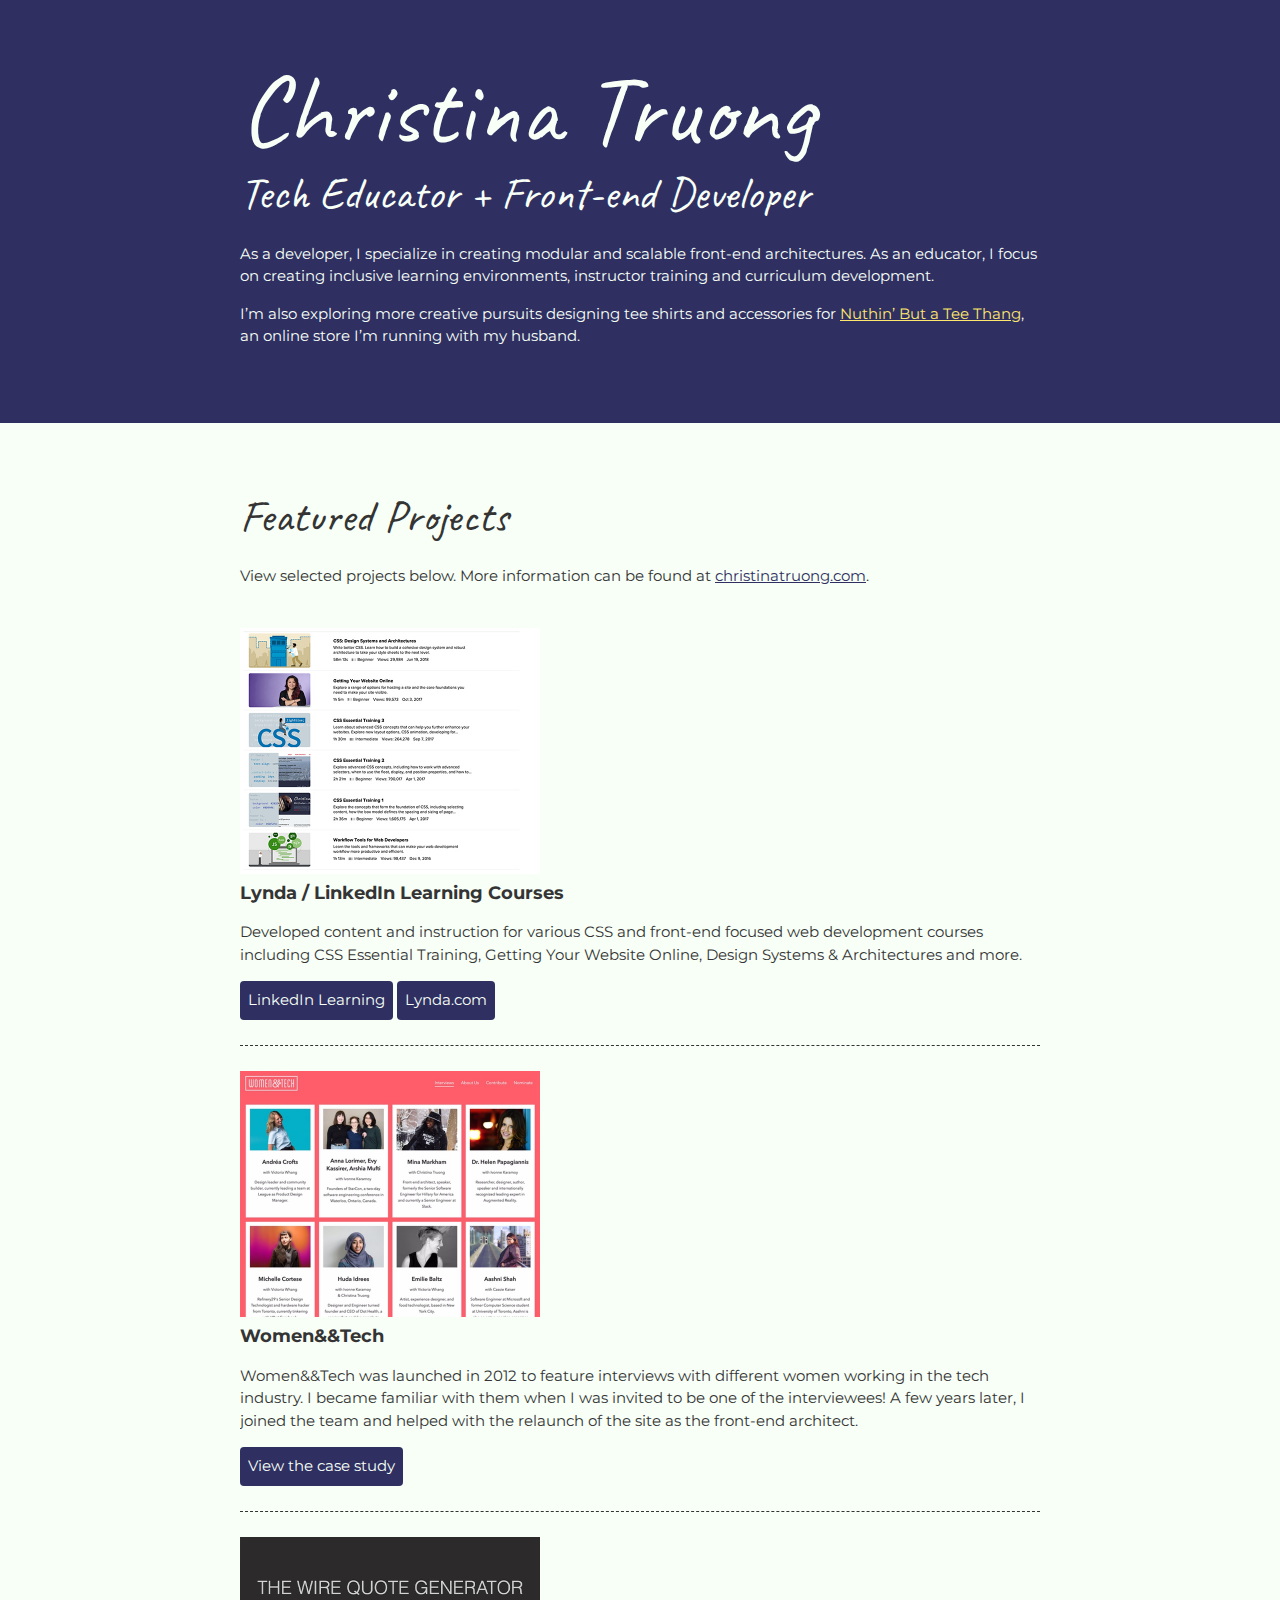
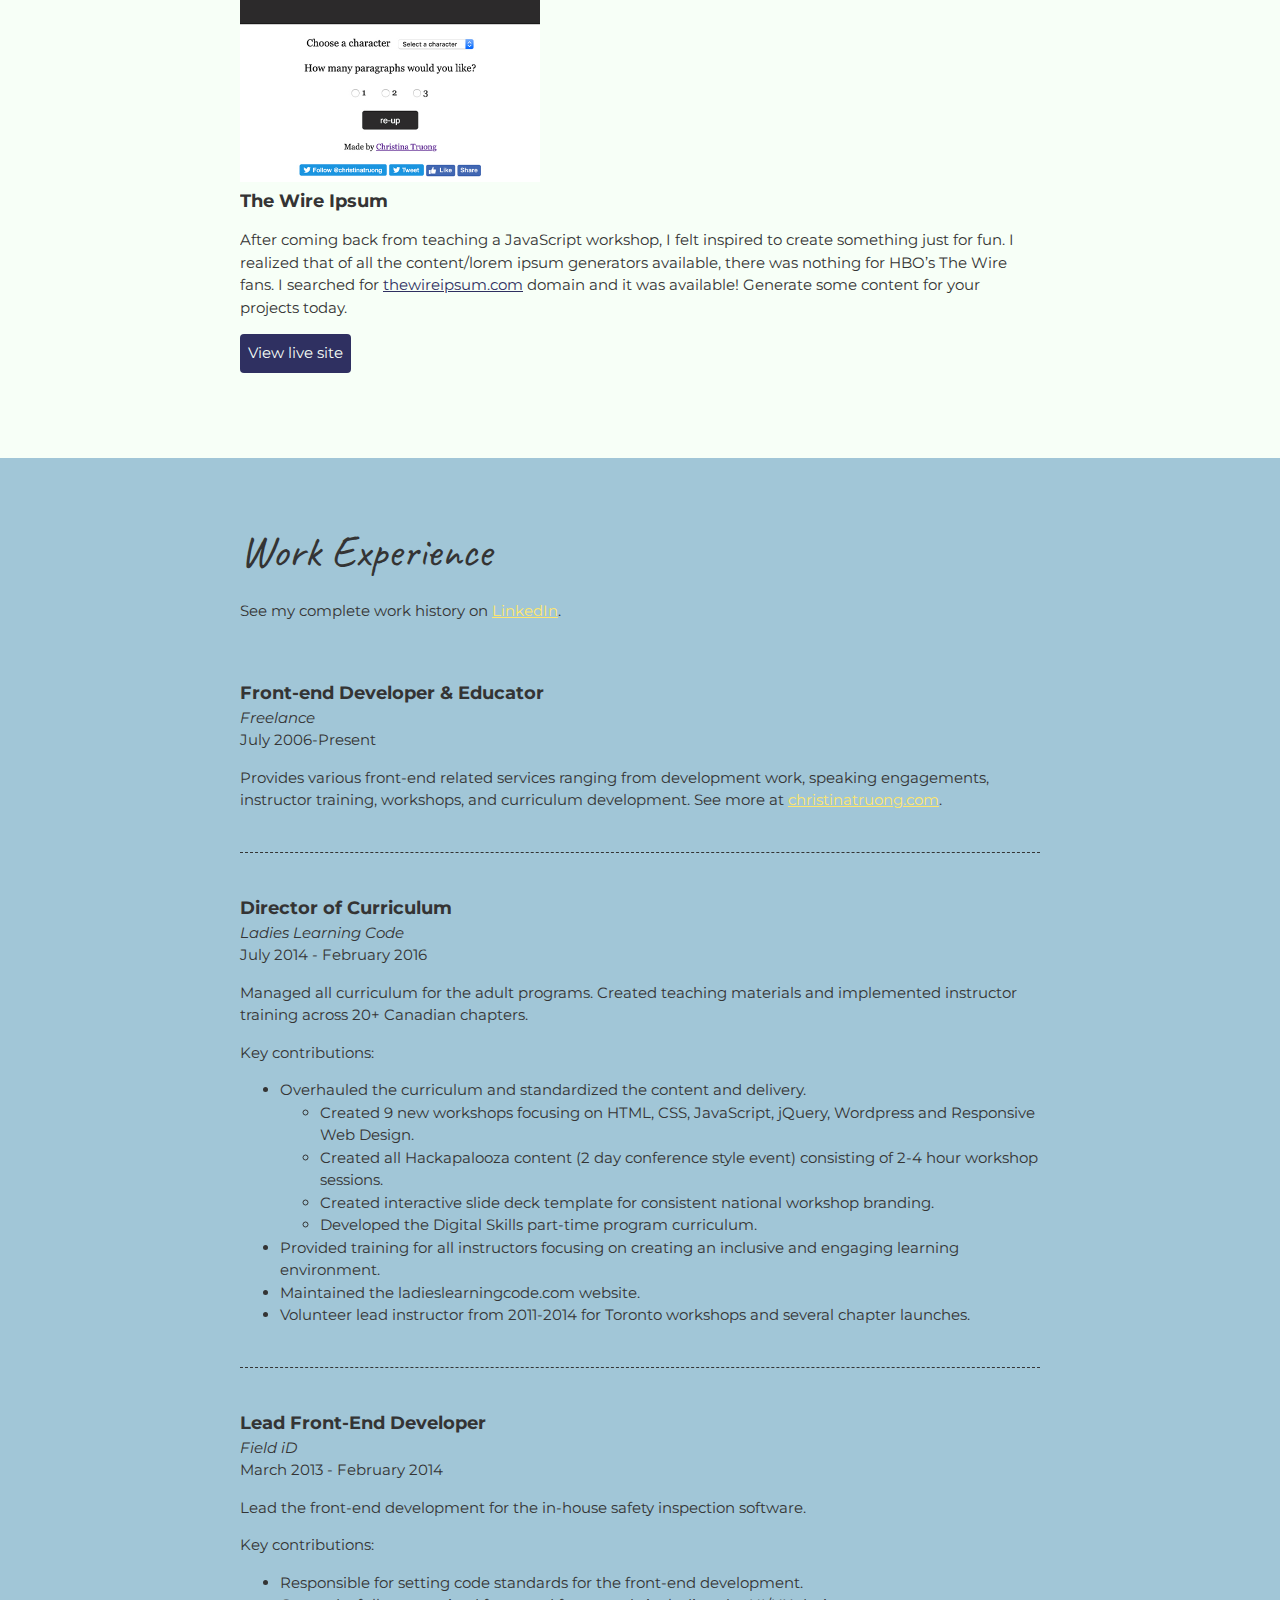
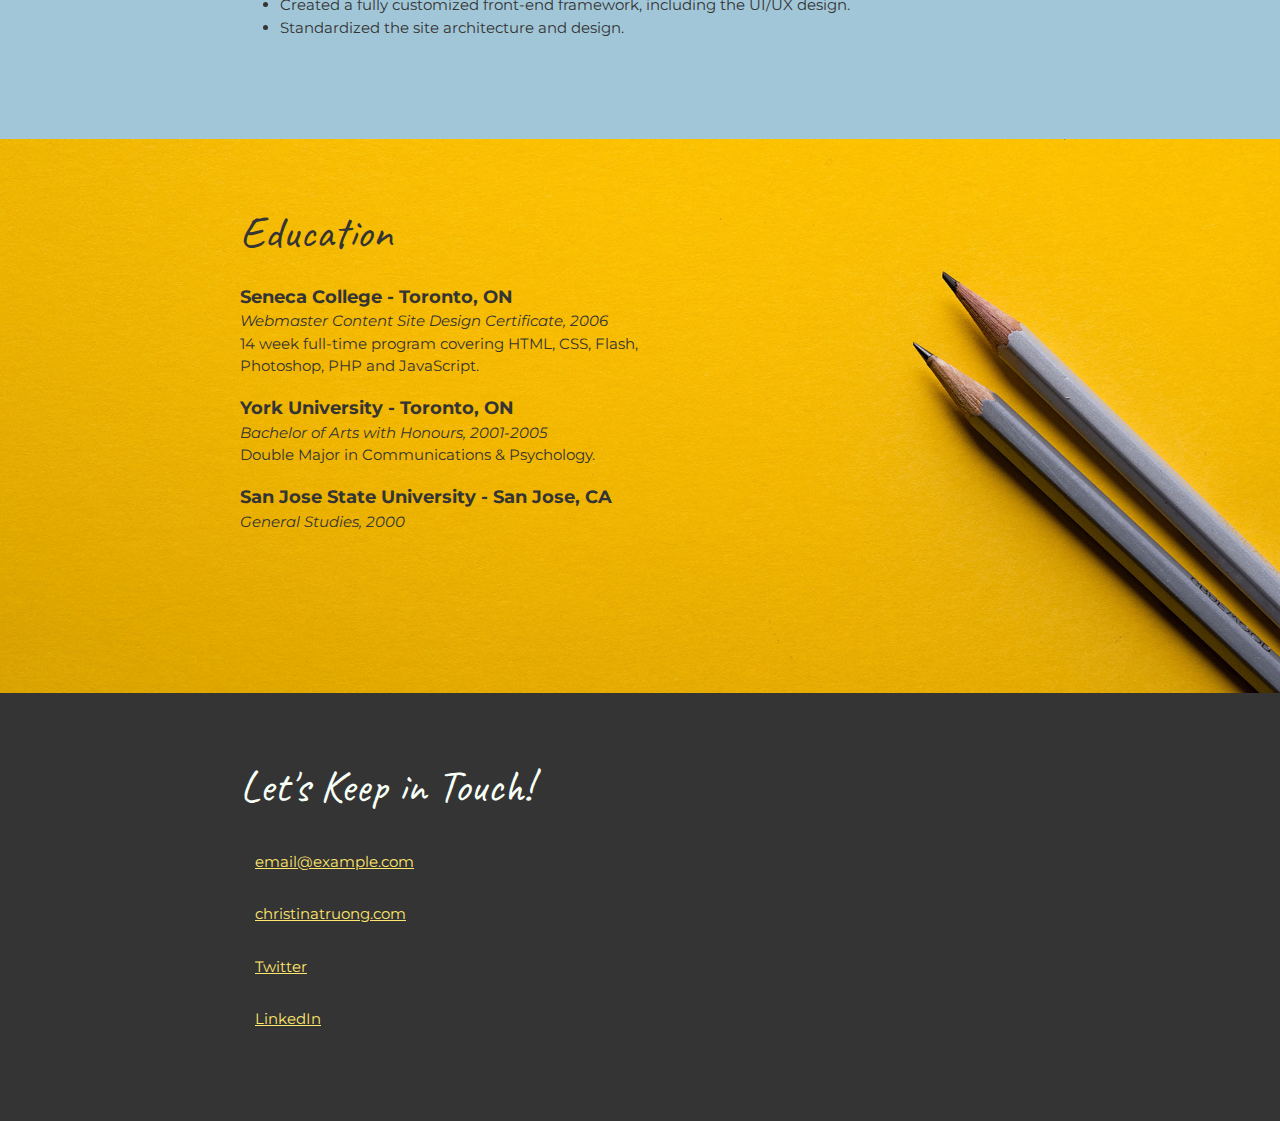
==== Challenge2_CSS_Basics/index.html @ 75a3dad9 "Ready to start pt.2" ====
<!DOCTYPE html>
<html lang="en">
  <head>
    <meta charset="UTF-8">
    <meta name="viewport" content="width=device-width, initial-scale=1.0">
    <title>Christina Truong, Tech Educator + Front-end Developer</title>
    <link href="https://fonts.googleapis.com/css?family=Caveat|Montserrat:400,600&display=swap" rel="stylesheet">
    <link rel="stylesheet" href="css/styles.css">
  </head>
  <body>
    <main>
      <!-- ***************  ABOUT / PROFILE  **************** -->
      <header>
        <div class="content-wrap">
          <h1>Christina Truong</h1>
          <h2>Tech Educator + Front-end Developer</h2>

          <p>As a developer, I specialize in creating modular and scalable front-end architectures. As an educator, I focus on creating inclusive learning environments, instructor training and curriculum development.</p>
          <p>I’m also exploring more creative pursuits designing tee shirts and accessories for <a href="http://teethang.com" target="_blank">Nuthin’ But a Tee Thang</a>, an online store I’m running with my husband.</p>
        </div>
      </header>

      <!-- ************ PROJECTS / PORTFOLIO  ************** -->
      <section class="projects">
        <div class="content-wrap divider">
          <h2>Featured Projects</h2>
          <p>View selected projects below. More information can be found at <a href="http://christinatruong.com">christinatruong.com</a>.</p>

          <!-- Project 1 -->
          <section class="project-item">
            <img src="images/project-courses.jpg" alt="Lynda & LinkedIn Learning course list">
            <h3>Lynda / LinkedIn Learning Courses</h3>
            <p>Developed content and instruction for various CSS and front-end focused web development courses including CSS Essential Training, Getting Your Website Online, Design Systems & Architectures and more.</p>
            <a class="btn" href="https://www.linkedin.com/learning/instructors/christina-truong?u=2125562" target="_blank">LinkedIn Learning</a>
            <a class="btn" href="https://www.lynda.com/Christina-Truong/7842227-1.html">Lynda.com</a>
          </section>

          <!-- Project 2 -->
          <section class="project-item">
            <img src="images/project-women-tech.jpg" alt="Women and Tech website">
            <h3>Women&&Tech</h3>
            <p>Women&&Tech was launched in 2012 to feature interviews with different women working in the tech industry. I became familiar with them when I was invited to be one of the interviewees! A few years later, I joined the team and helped with the relaunch of the site as the front-end architect.</p>
            <a class="btn" href="http://christinatruong.com/projects/women-and-tech-redesign.html" target="_blank">View the case study</a>
          </section>

          <!-- Project 3 -->
          <section class="project-item">
            <img src="images/project-wire-ipsum.jpg" alt="The Wire Ipsum website">
            <h3>The Wire Ipsum</h3>
            <p>After coming back from teaching a JavaScript workshop, I felt inspired to create something just for fun. I realized that of all the content/lorem ipsum generators available, there was nothing for HBO’s The Wire fans. I searched for <a href="http://thewireipsum.com" target="_blank">thewireipsum.com</a> domain and it was available! Generate some content for your projects today.</p>
            <a class="btn" href="http://thewireipsum.com" target="_blank">View live site</a>
          </section>
        </div>
      </section>

      <!-- ****************  WORK EXPERIENCE  ******************** -->
      <section class="work-experience">
        <div class="content-wrap item-details divider">
          <h2>Work Experience</h2>
          <p>See my complete work history on <a href="https://www.linkedin.com/in/christinatruong/">LinkedIn</a>.</p>

          <!-- Job 1 -->
          <section class="job-item">
            <div class="job-details">
              <h3>Front-end Developer & Educator</h3>
              <p>Freelance</p>
              <p>July 2006-Present</p>
            </div>
            <div class="job-summary">
              <p>Provides various front-end related services ranging from development work, speaking engagements, instructor training, workshops, and curriculum development. See more at  <a href="http://christinatruong.com">christinatruong.com</a>.</p>
            </div>
          </section>

          <!-- Job 2 -->
          <section class="job-item">
            <div class="job-details">
              <h3>Director of Curriculum</h3>
              <p>Ladies Learning Code</p>
              <p>July 2014 - February 2016</p>
            </div>
            <div class="job-summary">
              <p>Managed all curriculum for the adult programs. Created teaching materials and implemented instructor training across 20+ Canadian chapters.</p>
              <p>Key contributions:</p>
              <ul>
                <li>Overhauled the curriculum and standardized the content and delivery.
                  <ul>
                    <li>Created 9 new workshops focusing on HTML, CSS, JavaScript, jQuery, Wordpress and Responsive Web Design.</li>
                    <li>Created all Hackapalooza content (2 day conference style event) consisting of 2-4 hour workshop sessions.</li>
                    <li>Created interactive slide deck template for consistent national workshop branding.</li>
                    <li>Developed the Digital Skills part-time program curriculum.</li>
                  </ul>
                </li>
                <li>Provided training for all instructors focusing on creating an inclusive and engaging learning environment.</li>
                <li>Maintained the ladieslearningcode.com website.</li>
                <li>Volunteer lead instructor from 2011-2014 for Toronto workshops and several chapter launches.</li>
              </ul>
            </div>
          </section>

          <!-- Job 3 -->
          <section class="job-item">
            <div class="job-details">
              <h3>Lead Front-End Developer</h3>
              <p>Field iD</p>
              <p>March 2013 - February 2014</p>
            </div>
            <div class="job-summary">
              <p>Lead the front-end development for the in-house safety inspection software.</p>
              <p>Key contributions:</p>
              <ul>
                <li>Responsible for setting code standards for the front-end development.</li>
                <li>Created a fully customized front-end framework, including the UI/UX design.</li>
                <li>Standardized the site architecture and design.</li>
              </ul>
            </div>
          </section>
        </div>
      </section>

      <!-- *************  EDUCATION & CERTIFICATIONS *********** -->
      <section class="education">
        <div class="content-wrap item-details">
          <h2>Education</h2>

          <section>
            <h3>Seneca College - Toronto, ON</h3>
            <p>Webmaster Content Site Design Certificate, 2006</p>
            <p>14 week full-time program covering HTML, CSS, Flash, Photoshop, PHP and JavaScript.</p>
          </section>

          <section>
            <h3>York University - Toronto, ON</h3>
            <p>Bachelor of Arts with Honours, 2001-2005</p>
            <p>Double Major in Communications & Psychology.</p>
          </section>

          <section>
            <h3>San Jose State University - San Jose, CA</h3>
            <p>General Studies, 2000</p>
          </section>
        </div>
      </section>

      <!-- ************  CONTACT INFO / SOCIAL MEDIA  ************ -->
      <footer>
        <div class="content-wrap">
          <h2>Let's Keep in Touch!</h2>

          <!-- Social media and contact links. Add or remove any networks. -->
          <ul class="contact-list">
            <li><a href="mailto:email@example.com">email@example.com</a></li>
            <li><a href="http://christinatruong.com" target="_blank">christinatruong.com</a></li>
            <li><a href="http://twitter.com/christinatruong" target="_blank">Twitter</a></li>
            <li><a href="#" target="_blank">LinkedIn</a></li>
          </ul>
        </div>
      </footer>
    </main>
  </body>
</html>
---- Challenge2_CSS_Basics/css/styles.css ----
/*
COLOR PALETTE
https://coolors.co/f7fff7-343434-2f3061-ffe66d-a1c6d7
#F7FFF7 - almost white
#343434 - dark gray - almost black
#2F3061 - blue dark
#FFE66D - yellow
#A1C6D7 - blue light
*/


/* Global styles
------------------------------------*/
html {
  box-sizing: border-box;
}
*, *:before, *:after {
  box-sizing: inherit;
}

body {
  color: #343434;
  margin: 0;
  padding: 0;
  font-family: 'Montserrat', sans-serif;
  font-size: 15px;
  line-height: 1.5;
}
img {
  width: 300px;
}
a {
  color: #FFE66D;
}
a:hover {
  text-decoration: none;
}
h1 {
  font-size: 100px;
  line-height: 1;
}
h2 {
  font-size: 45px;
}
h1, h2 {
  font-family: 'Caveat', cursive;
  font-weight: 400;
  margin: 0;
}
.content-wrap {
  max-width: 800px;
  width: 85%;
  margin: 0 auto;
  padding: 60px 0;
}
h3 {
  margin-bottom: 0;
}
.item-details h3 + p {
  font-style: italic;
}
.item-details h3 ~ p {
  margin: 0;
}
.divider > section {
  border-bottom: 1px dashed #343434;
  padding: 25px 0;
}
.divider > section:last-of-type {
  border-bottom: none;
}


/* Profile
------------------------------------*/
header {
  background: #2F3061;
  color: #F7FFF7;
}


/* Projects
------------------------------------*/
.projects {
  background: #F7FFF7;
}
.projects a {
  color: #2F3061;
}
.projects .btn {
  color: #F7FFF7;
  background: #2F3061;
  text-decoration: none;
  padding: 8px;
  border-radius: 4px;
  display: inline-block;
}
.projects .btn:hover {
  background: rgba(47, 48, 97, 80%);
}
.project-item {
  overflow: hidden;
}
.project-item h3 {
  margin-top: 0;
}


/* Work Experience
------------------------------------*/
.work-experience {
  background: #A1C6D7;
}



/* Education
------------------------------------*/
.education {
  background-image: url(../images/joanna-kosinska-unsplash.jpg);
  background-size: cover;
  background-position: top right;
  padding-bottom: 100px;
}
.education p {
  width: 60%;
}


/* Contact Info
------------------------------------*/
footer {
  background: #343434;
  color: #F7FFF7;
}
.contact-list {
  list-style-type: none;
  padding: 0;
}
.contact-list a {
  padding: 15px;
  display: inline-block;
}
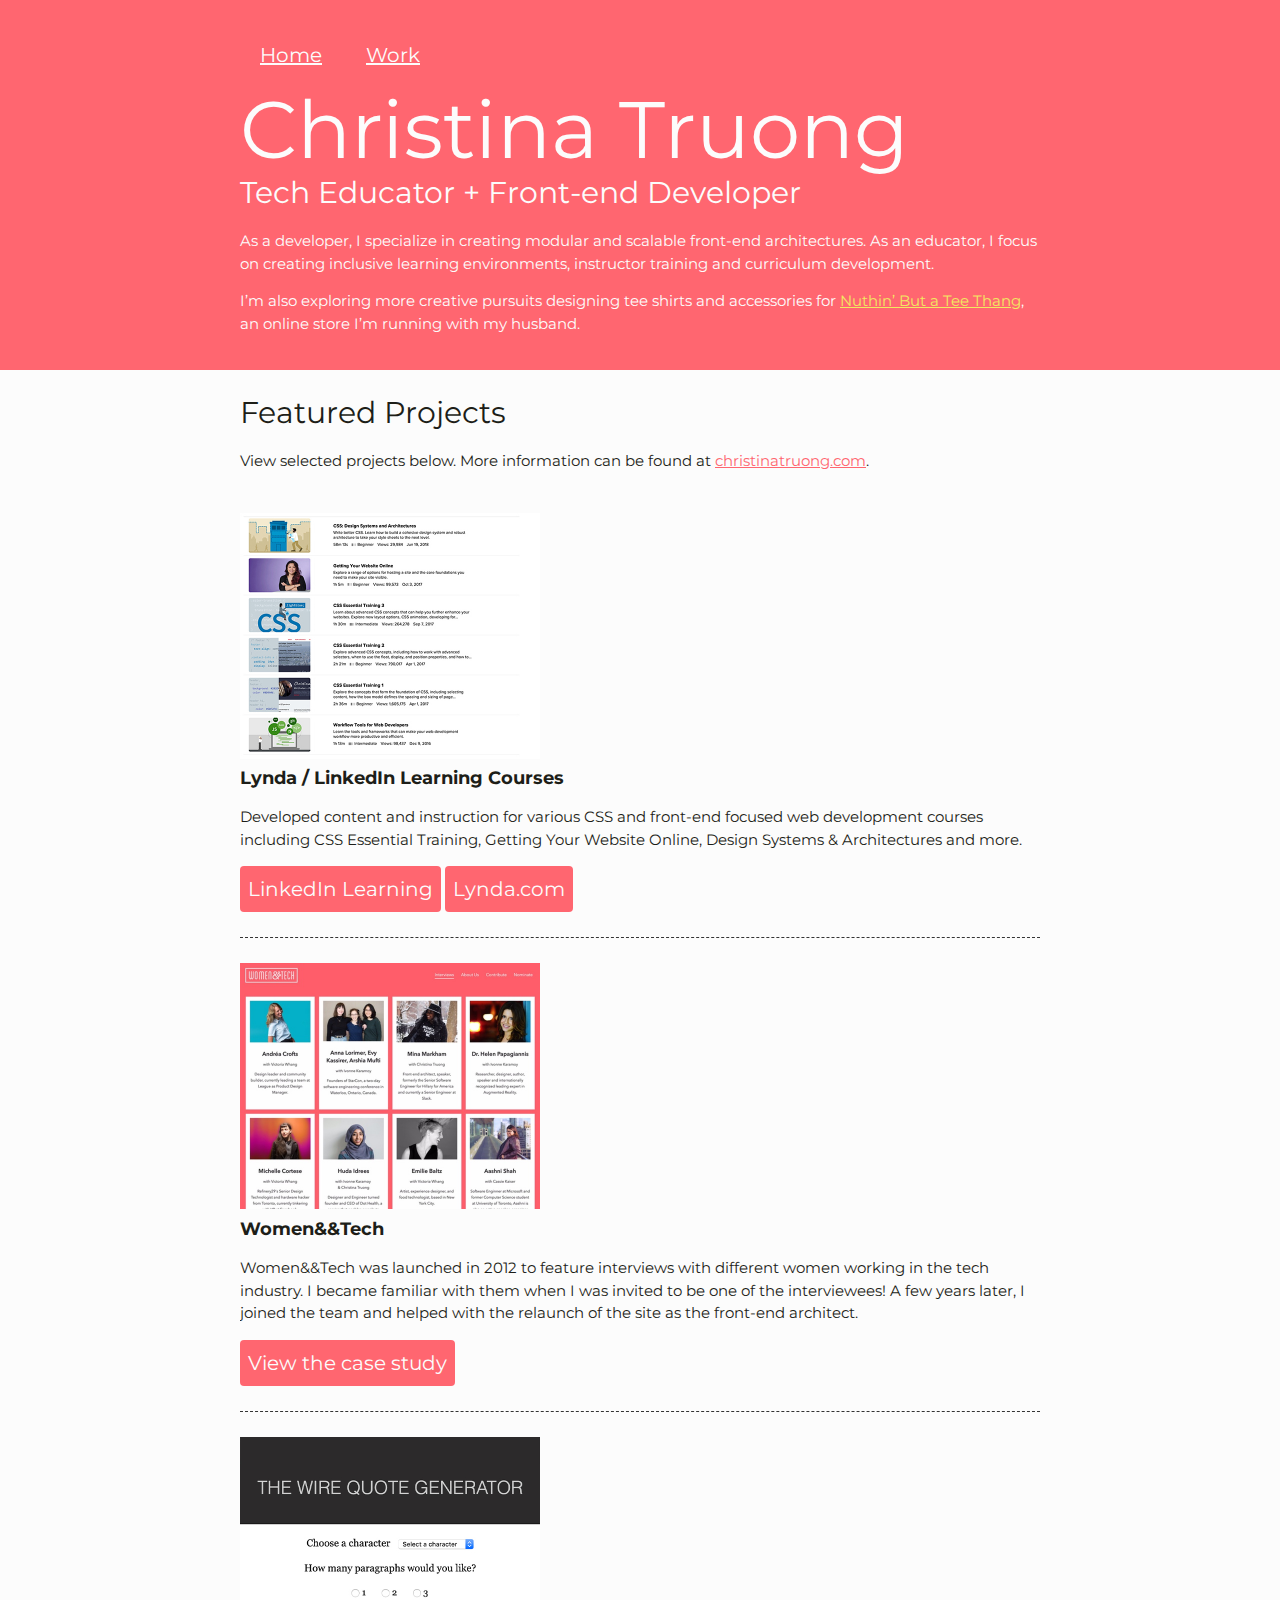
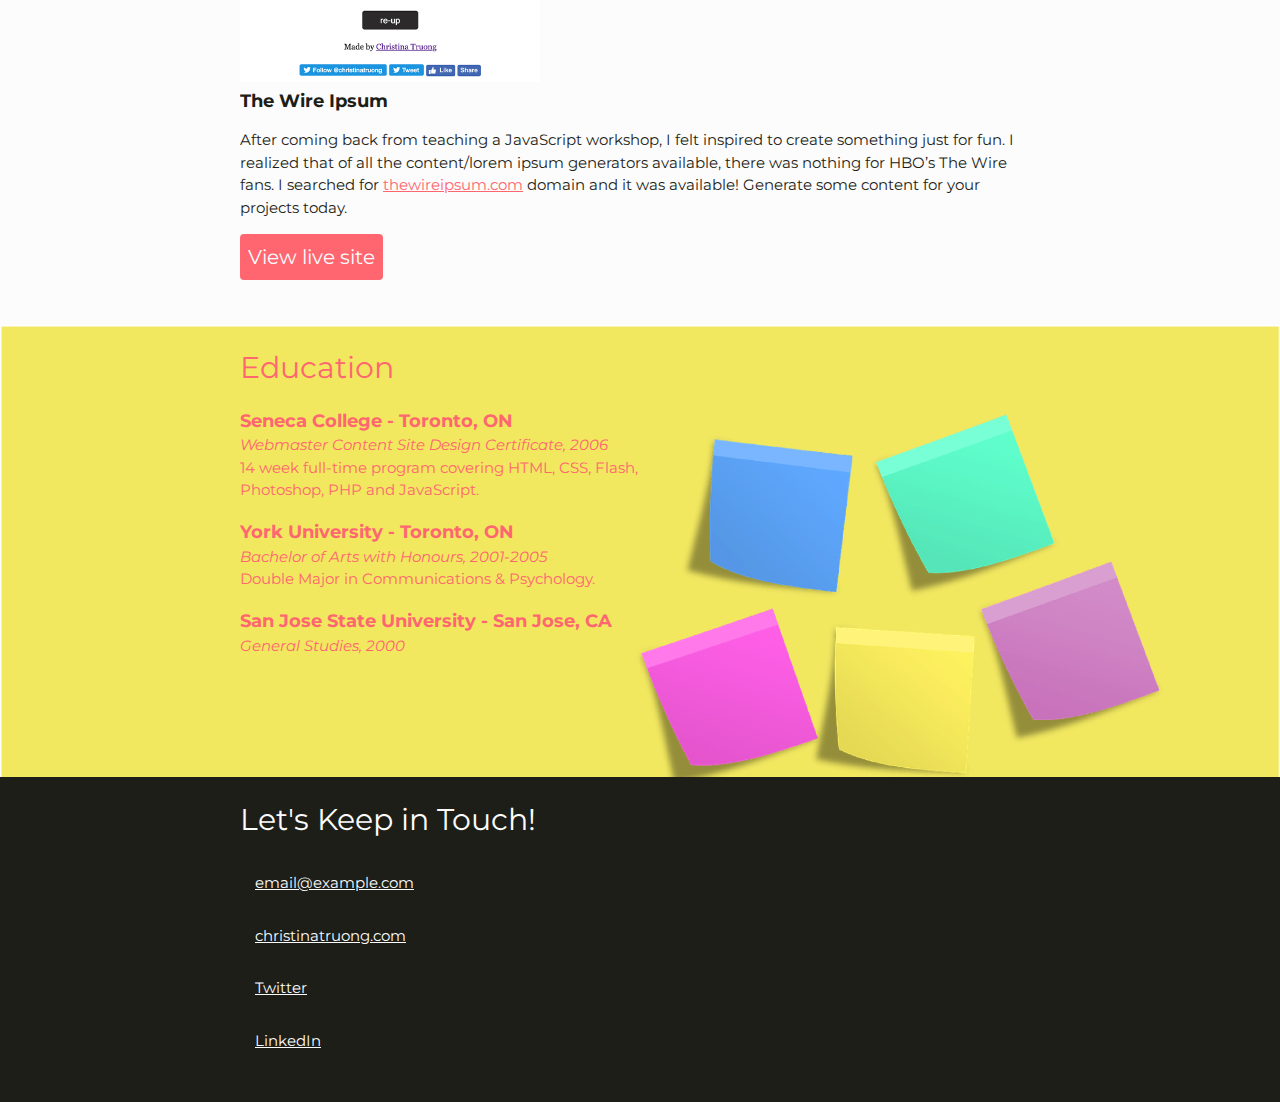
==== commit e2cbf22c: "Challenge 2" ====
--- a/Challenge2_CSS_Basics/index.html
+++ b/Challenge2_CSS_Basics/index.html
@@ -12,17 +12,24 @@
       <!-- ***************  ABOUT / PROFILE  **************** -->
       <header>
         <div class="content-wrap">
+
+          <a class="btn home" href="index.html">Home</a>
+          <a class="btn work" href="work.html">Work</a>
+
           <h1>Christina Truong</h1>
           <h2>Tech Educator + Front-end Developer</h2>
 
           <p>As a developer, I specialize in creating modular and scalable front-end architectures. As an educator, I focus on creating inclusive learning environments, instructor training and curriculum development.</p>
           <p>I’m also exploring more creative pursuits designing tee shirts and accessories for <a href="http://teethang.com" target="_blank">Nuthin’ But a Tee Thang</a>, an online store I’m running with my husband.</p>
         </div>
+
       </header>
+
 
       <!-- ************ PROJECTS / PORTFOLIO  ************** -->
       <section class="projects">
         <div class="content-wrap divider">
+
           <h2>Featured Projects</h2>
           <p>View selected projects below. More information can be found at <a href="http://christinatruong.com">christinatruong.com</a>.</p>
 
@@ -49,70 +56,6 @@
             <h3>The Wire Ipsum</h3>
             <p>After coming back from teaching a JavaScript workshop, I felt inspired to create something just for fun. I realized that of all the content/lorem ipsum generators available, there was nothing for HBO’s The Wire fans. I searched for <a href="http://thewireipsum.com" target="_blank">thewireipsum.com</a> domain and it was available! Generate some content for your projects today.</p>
             <a class="btn" href="http://thewireipsum.com" target="_blank">View live site</a>
-          </section>
-        </div>
-      </section>
-
-      <!-- ****************  WORK EXPERIENCE  ******************** -->
-      <section class="work-experience">
-        <div class="content-wrap item-details divider">
-          <h2>Work Experience</h2>
-          <p>See my complete work history on <a href="https://www.linkedin.com/in/christinatruong/">LinkedIn</a>.</p>
-
-          <!-- Job 1 -->
-          <section class="job-item">
-            <div class="job-details">
-              <h3>Front-end Developer & Educator</h3>
-              <p>Freelance</p>
-              <p>July 2006-Present</p>
-            </div>
-            <div class="job-summary">
-              <p>Provides various front-end related services ranging from development work, speaking engagements, instructor training, workshops, and curriculum development. See more at  <a href="http://christinatruong.com">christinatruong.com</a>.</p>
-            </div>
-          </section>
-
-          <!-- Job 2 -->
-          <section class="job-item">
-            <div class="job-details">
-              <h3>Director of Curriculum</h3>
-              <p>Ladies Learning Code</p>
-              <p>July 2014 - February 2016</p>
-            </div>
-            <div class="job-summary">
-              <p>Managed all curriculum for the adult programs. Created teaching materials and implemented instructor training across 20+ Canadian chapters.</p>
-              <p>Key contributions:</p>
-              <ul>
-                <li>Overhauled the curriculum and standardized the content and delivery.
-                  <ul>
-                    <li>Created 9 new workshops focusing on HTML, CSS, JavaScript, jQuery, Wordpress and Responsive Web Design.</li>
-                    <li>Created all Hackapalooza content (2 day conference style event) consisting of 2-4 hour workshop sessions.</li>
-                    <li>Created interactive slide deck template for consistent national workshop branding.</li>
-                    <li>Developed the Digital Skills part-time program curriculum.</li>
-                  </ul>
-                </li>
-                <li>Provided training for all instructors focusing on creating an inclusive and engaging learning environment.</li>
-                <li>Maintained the ladieslearningcode.com website.</li>
-                <li>Volunteer lead instructor from 2011-2014 for Toronto workshops and several chapter launches.</li>
-              </ul>
-            </div>
-          </section>
-
-          <!-- Job 3 -->
-          <section class="job-item">
-            <div class="job-details">
-              <h3>Lead Front-End Developer</h3>
-              <p>Field iD</p>
-              <p>March 2013 - February 2014</p>
-            </div>
-            <div class="job-summary">
-              <p>Lead the front-end development for the in-house safety inspection software.</p>
-              <p>Key contributions:</p>
-              <ul>
-                <li>Responsible for setting code standards for the front-end development.</li>
-                <li>Created a fully customized front-end framework, including the UI/UX design.</li>
-                <li>Standardized the site architecture and design.</li>
-              </ul>
-            </div>
           </section>
         </div>
       </section>
--- a/Challenge2_CSS_Basics/css/styles.css
+++ b/Challenge2_CSS_Basics/css/styles.css
@@ -19,7 +19,7 @@
 }
 
 body {
-  color: #343434;
+  color: #1D1E18;
   margin: 0;
   padding: 0;
   font-family: 'Montserrat', sans-serif;
@@ -30,20 +30,20 @@
   width: 300px;
 }
 a {
-  color: #FFE66D;
+  color: #F2E860;
 }
 a:hover {
   text-decoration: none;
 }
 h1 {
-  font-size: 100px;
+  font-size: 80px;
   line-height: 1;
 }
 h2 {
-  font-size: 45px;
+  font-size: 30px;
 }
 h1, h2 {
-  font-family: 'Caveat', cursive;
+  font-family: 'Montserrat',sans-serif;
   font-weight: 400;
   margin: 0;
 }
@@ -51,7 +51,7 @@
   max-width: 800px;
   width: 85%;
   margin: 0 auto;
-  padding: 60px 0;
+  padding: 20px 0px;
 }
 h3 {
   margin-bottom: 0;
@@ -74,29 +74,41 @@
 /* Profile
 ------------------------------------*/
 header {
-  background: #2F3061;
-  color: #F7FFF7;
+  background: #ff6670;
+  color: #fcfcfc;
+}
+.btn {
+  border: none;
+  background-color: #ff6670;
+  color: #fcfcfc;
+  padding: 20px 20px;
+  font-size: 20px;
+  cursor: pointer;
+  display: inline-block;
+}
+.btn:hover {
+  color: #F2E860;
 }
 
 
 /* Projects
 ------------------------------------*/
 .projects {
-  background: #F7FFF7;
+  background: #FCFCFC;
 }
 .projects a {
-  color: #2F3061;
+  color: #ff6670;
 }
 .projects .btn {
-  color: #F7FFF7;
-  background: #2F3061;
+  color: #FCFCFC;
+  background: #ff6670;
   text-decoration: none;
   padding: 8px;
   border-radius: 4px;
   display: inline-block;
 }
 .projects .btn:hover {
-  background: rgba(47, 48, 97, 80%);
+  background: #F2E860;
 }
 .project-item {
   overflow: hidden;
@@ -109,7 +121,8 @@
 /* Work Experience
 ------------------------------------*/
 .work-experience {
-  background: #A1C6D7;
+  background: #FCFCFC;
+  color: #1D1E18;
 }
 
 
@@ -117,12 +130,21 @@
 /* Education
 ------------------------------------*/
 .education {
-  background-image: url(../images/joanna-kosinska-unsplash.jpg);
+  background-image: url(../images/postit.png);
   background-size: cover;
   background-position: top right;
   padding-bottom: 100px;
 }
 .education p {
+  color: #ff6670;
+  width: 60%;
+}
+.education h2 {
+  color: #ff6670;
+  width: 60%;
+}
+.education h3 {
+  color: #ff6670;
   width: 60%;
 }
 
@@ -130,14 +152,15 @@
 /* Contact Info
 ------------------------------------*/
 footer {
-  background: #343434;
-  color: #F7FFF7;
+  background: #1D1E18;
+  color: #FCFCFC;
 }
 .contact-list {
   list-style-type: none;
   padding: 0;
 }
 .contact-list a {
+  color: #FCFCFC;
   padding: 15px;
   display: inline-block;
 }
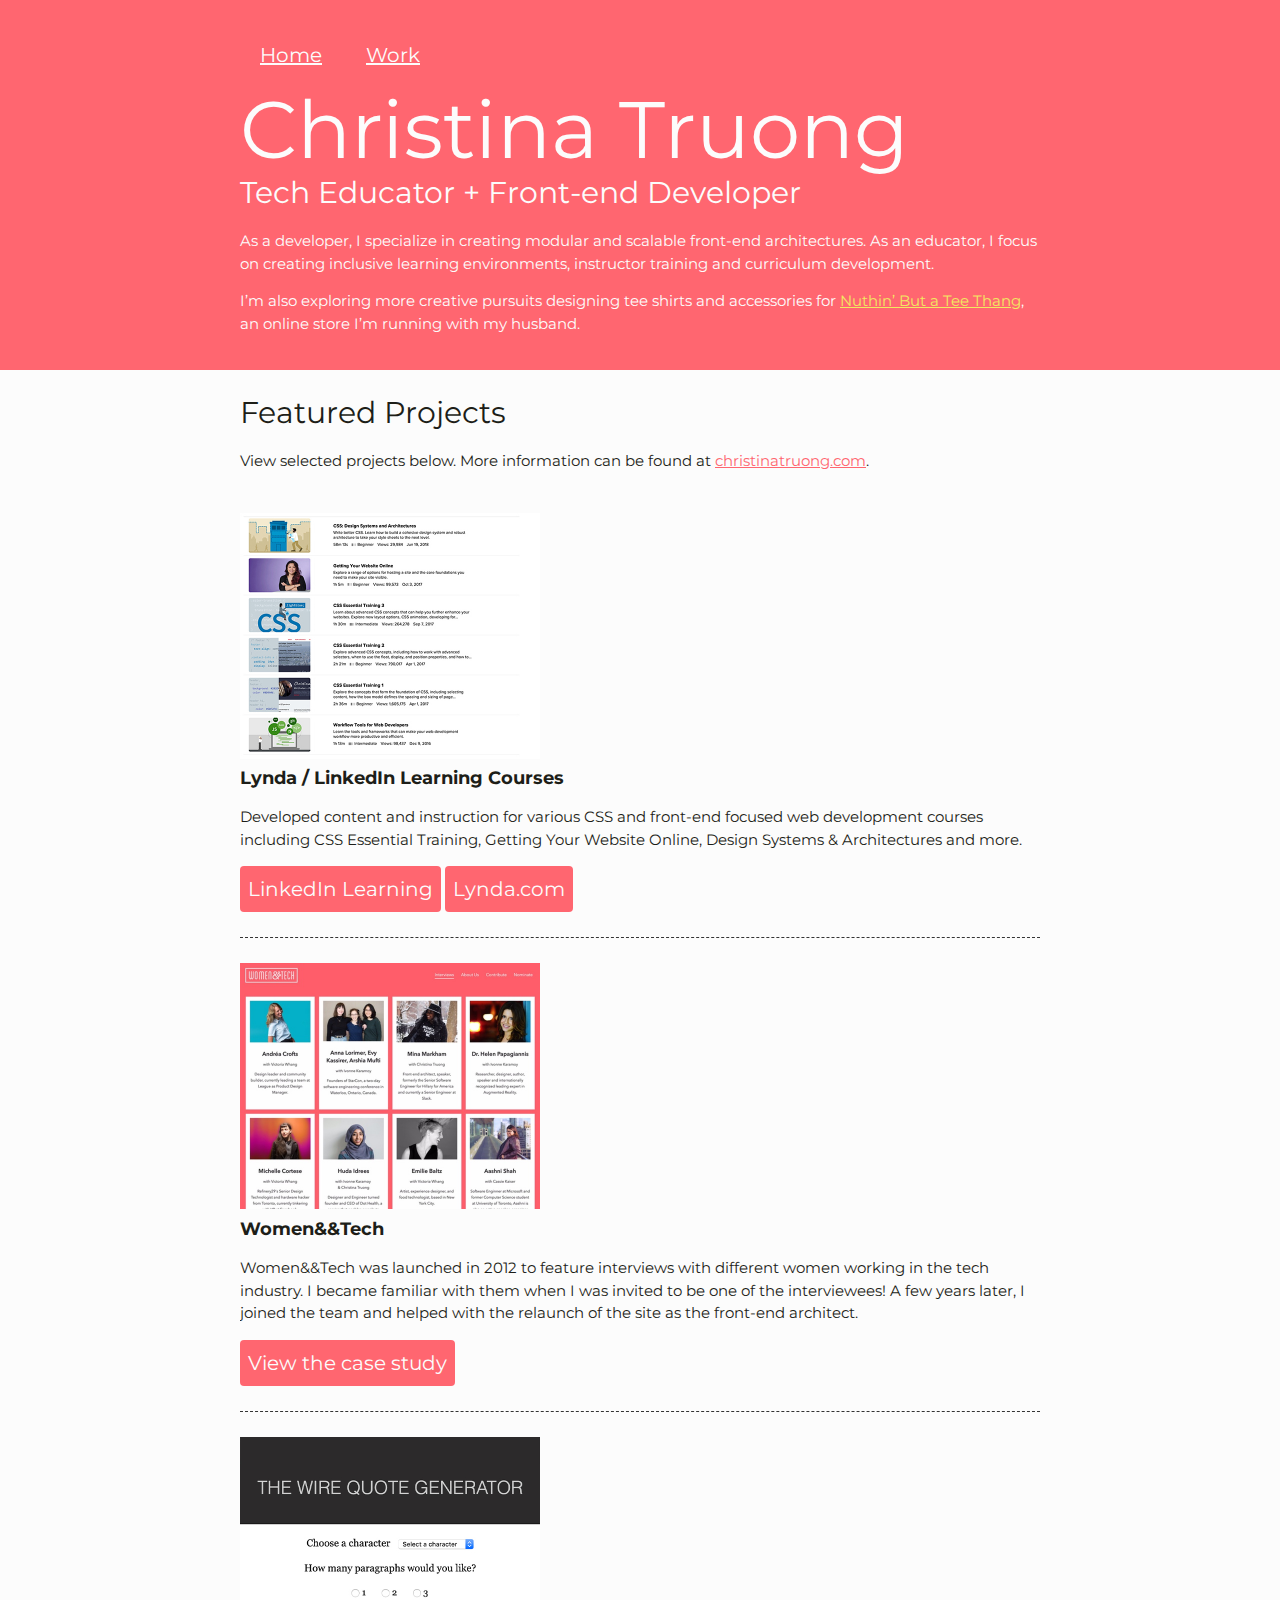
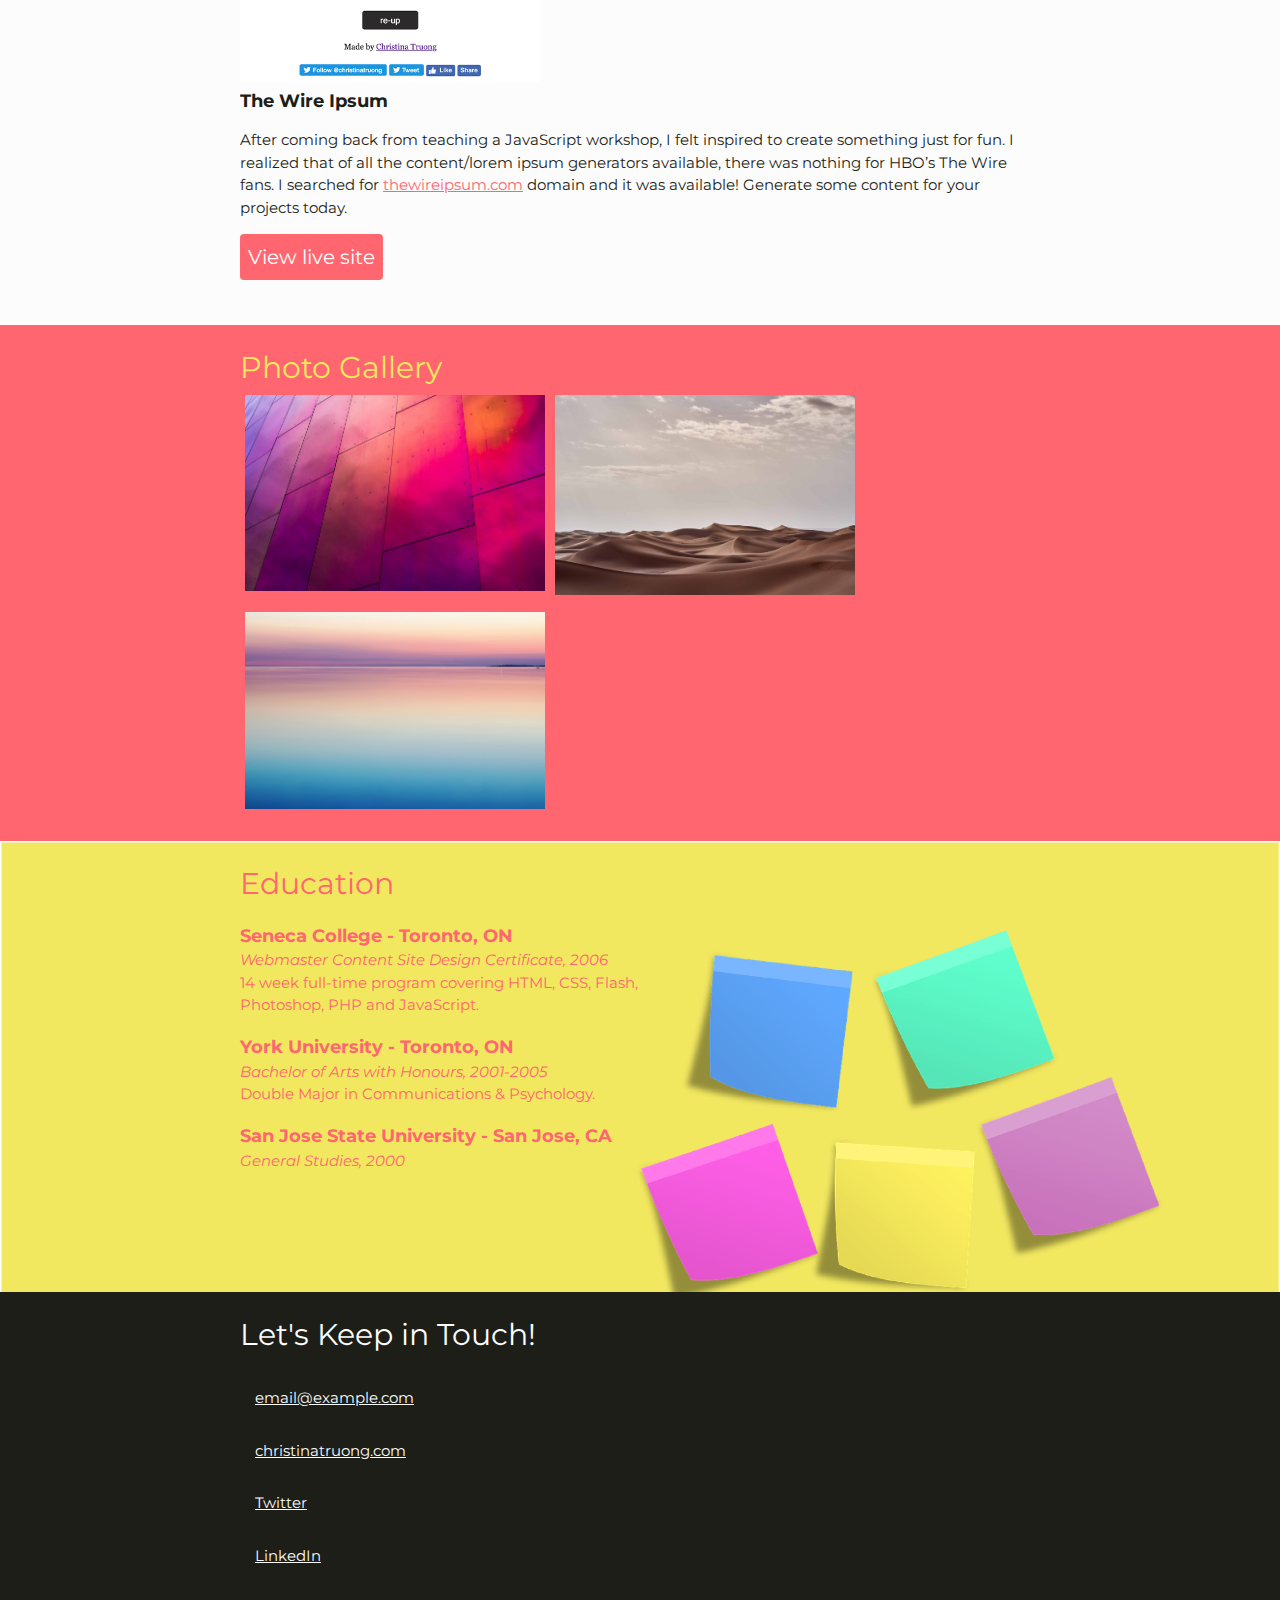
==== commit d6e68586: "Challenge 2" ====
--- a/Challenge2_CSS_Basics/index.html
+++ b/Challenge2_CSS_Basics/index.html
@@ -60,6 +60,32 @@
         </div>
       </section>
 
+<!-- *************  PHOTOGALLERY *********** -->
+<section class="photogallery">
+    <div class="content-wrap item-details">
+      <h2>Photo Gallery</h2>
+
+      <div class="photorow">
+          <div class="photocolumn">
+        <a target="_blank" href="images/wall.jpg">
+          <img src="images/wall-min.jpg" width="100%" alt="wall">
+        </a>
+      </div>
+      <div class="photocolumn">
+        <a target="_blank" href="images/desert.jpg">
+            <img src="images/desert-min.jpg" width="100%" alt="desert">
+          </a>
+        </div>
+        <div class="photocolumn">
+        <a target="_blank" href="images/lake.jpg">
+              <img src="images/lake-min.jpg" width="100%" alt="lake">
+            </a>
+          </div>
+          </div>
+      
+    </div>
+  </section>
+
       <!-- *************  EDUCATION & CERTIFICATIONS *********** -->
       <section class="education">
         <div class="content-wrap item-details">
--- a/Challenge2_CSS_Basics/css/styles.css
+++ b/Challenge2_CSS_Basics/css/styles.css
@@ -125,7 +125,22 @@
   color: #1D1E18;
 }
 
-
+/* Photogallery
+------------------------------------*/
+.photogallery {
+  background: #ff6670;
+  color: #F2E860;
+}
+.photocolumn {
+  float:left;
+  width:33,3%;
+  padding:5px;
+}
+.photorow::after{
+  content: "";
+  display:table;
+  clear:both;
+}
 
 /* Education
 ------------------------------------*/
